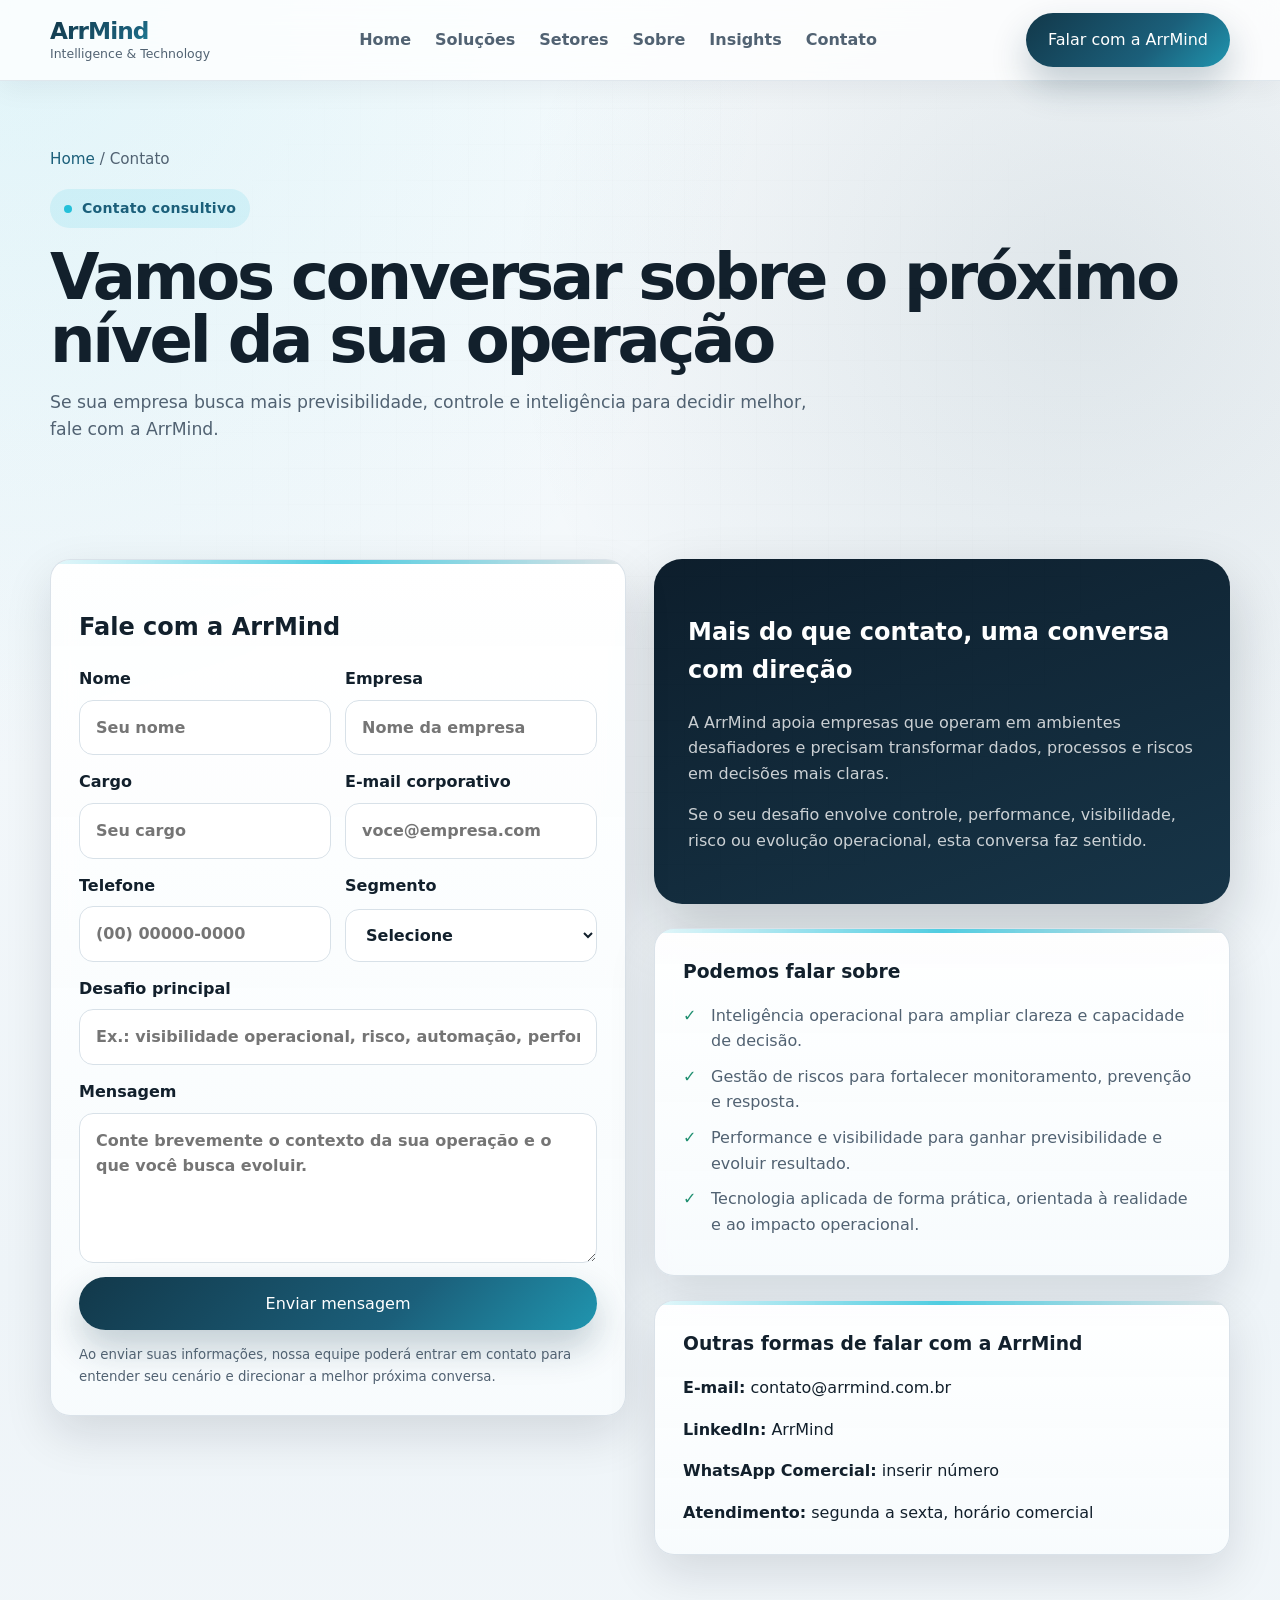
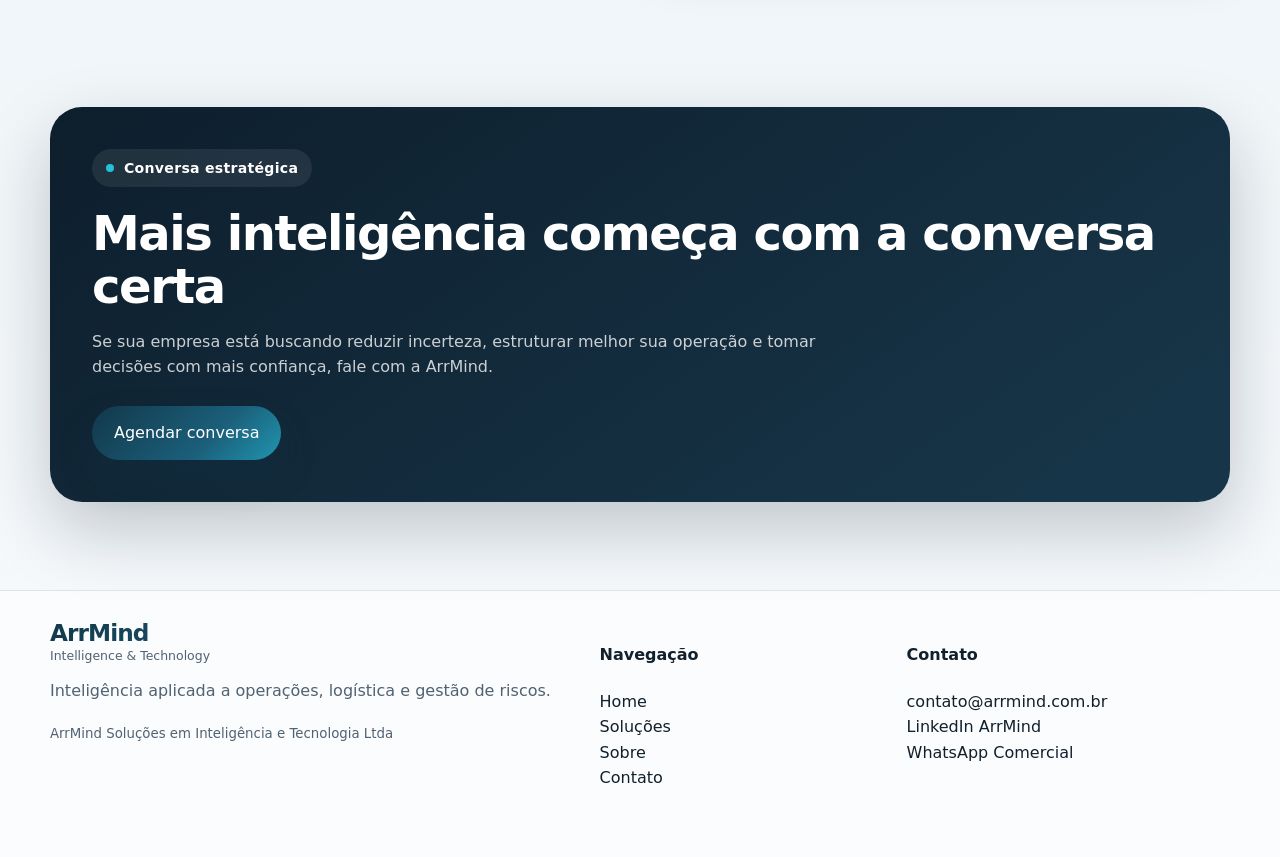
==== contato.html @ adeccf99 "Add files via upload" ====
<!DOCTYPE html>
<html lang="pt-BR">
<head>
  <meta charset="UTF-8" />
  <meta name="viewport" content="width=device-width, initial-scale=1.0" />
  <title>Contato | ArrMind</title>
  <meta name="description" content="Fale com a ArrMind e descubra como evoluir sua operação com mais inteligência, previsibilidade e controle." />
  <link rel="stylesheet" href="styles.css" />
</head>
<body>
  <header class="topbar">
    <div class="container nav">
      <a class="brand" href="index.html" aria-label="ArrMind, página inicial">
        <strong>ArrMind</strong>
        <span>Intelligence &amp; Technology</span>
      </a>
      <nav class="nav-links" aria-label="Navegação principal">
        <a href="index.html">Home</a>
        <a href="solucoes.html">Soluções</a>
        <a href="index.html#setores">Setores</a>
        <a href="sobre.html">Sobre</a>
        <a href="index.html#insights">Insights</a>
        <a href="contato.html">Contato</a>
      </nav>
      <div class="nav-actions">
        <a class="button btn-primary" href="contato.html">Falar com a ArrMind</a>
        <button class="menu-toggle" type="button" aria-label="Abrir menu" aria-expanded="false">☰</button>
      </div>
    </div>
  </header>

  <main>
    <section class="page-hero">
      <div class="container">
        <div class="breadcrumb"><a href="index.html">Home</a> / Contato</div>
        <span class="eyebrow" style="margin-top: 18px;">Contato consultivo</span>
        <h1>Vamos conversar sobre o próximo nível da sua operação</h1>
        <p class="section-subtitle">Se sua empresa busca mais previsibilidade, controle e inteligência para decidir melhor, fale com a ArrMind.</p>
      </div>
    </section>

    <section class="section-tight">
      <div class="container split">
        <div class="card form-card">
          <h2>Fale com a ArrMind</h2>
          <!-- Integração recomendada: conectar este formulário ao backend, CRM ou serviço de automação escolhido. -->
          <form action="#" method="post">
            <div class="field-grid">
              <label>Nome
                <input type="text" name="nome" placeholder="Seu nome" />
              </label>
              <label>Empresa
                <input type="text" name="empresa" placeholder="Nome da empresa" />
              </label>
            </div>
            <div class="field-grid">
              <label>Cargo
                <input type="text" name="cargo" placeholder="Seu cargo" />
              </label>
              <label>E-mail corporativo
                <input type="email" name="email" placeholder="voce@empresa.com" />
              </label>
            </div>
            <div class="field-grid">
              <label>Telefone
                <input type="tel" name="telefone" placeholder="(00) 00000-0000" />
              </label>
              <label>Segmento
                <select name="segmento">
                  <option value="">Selecione</option>
                  <option>Transporte</option>
                  <option>Logística</option>
                  <option>Supply Chain</option>
                  <option>Gestão de Riscos</option>
                  <option>Tecnologia</option>
                  <option>Outro</option>
                </select>
              </label>
            </div>
            <label>Desafio principal
              <input type="text" name="desafio" placeholder="Ex.: visibilidade operacional, risco, automação, performance" />
            </label>
            <label>Mensagem
              <textarea name="mensagem" placeholder="Conte brevemente o contexto da sua operação e o que você busca evoluir."></textarea>
            </label>
            <button class="btn-primary" type="submit">Enviar mensagem</button>
            <small class="muted">Ao enviar suas informações, nossa equipe poderá entrar em contato para entender seu cenário e direcionar a melhor próxima conversa.</small>
          </form>
        </div>

        <div class="grid">
          <article class="highlight-box">
            <h2>Mais do que contato, uma conversa com direção</h2>
            <p>A ArrMind apoia empresas que operam em ambientes desafiadores e precisam transformar dados, processos e riscos em decisões mais claras.</p>
            <p>Se o seu desafio envolve controle, performance, visibilidade, risco ou evolução operacional, esta conversa faz sentido.</p>
          </article>

          <article class="card">
            <h3>Podemos falar sobre</h3>
            <ul class="list-check">
              <li>Inteligência operacional para ampliar clareza e capacidade de decisão.</li>
              <li>Gestão de riscos para fortalecer monitoramento, prevenção e resposta.</li>
              <li>Performance e visibilidade para ganhar previsibilidade e evoluir resultado.</li>
              <li>Tecnologia aplicada de forma prática, orientada à realidade e ao impacto operacional.</li>
            </ul>
          </article>

          <article class="card">
            <h3>Outras formas de falar com a ArrMind</h3>
            <p><strong>E-mail:</strong> contato@arrmind.com.br</p>
            <p><strong>LinkedIn:</strong> ArrMind</p>
            <p><strong>WhatsApp Comercial:</strong> inserir número</p>
            <p><strong>Atendimento:</strong> segunda a sexta, horário comercial</p>
          </article>
        </div>
      </div>
    </section>

    <section class="section">
      <div class="container">
        <div class="cta-banner">
          <span class="eyebrow" style="background: rgba(255,255,255,.08); color: white;">Conversa estratégica</span>
          <h2 class="section-title" style="color: white; margin-top: 20px;">Mais inteligência começa com a conversa certa</h2>
          <p>Se sua empresa está buscando reduzir incerteza, estruturar melhor sua operação e tomar decisões com mais confiança, fale com a ArrMind.</p>
          <div class="hero-actions">
            <a class="button btn-primary" href="mailto:contato@arrmind.com.br">Agendar conversa</a>
          </div>
        </div>
      </div>
    </section>
  </main>

  <footer class="footer">
    <div class="container footer-grid">
      <div>
        <div class="brand"><strong>ArrMind</strong><span>Intelligence &amp; Technology</span></div>
        <p class="muted">Inteligência aplicada a operações, logística e gestão de riscos.</p>
        <small>ArrMind Soluções em Inteligência e Tecnologia Ltda</small>
      </div>
      <div>
        <h4>Navegação</h4>
        <p><a href="index.html">Home</a><br /><a href="solucoes.html">Soluções</a><br /><a href="sobre.html">Sobre</a><br /><a href="contato.html">Contato</a></p>
      </div>
      <div>
        <h4>Contato</h4>
        <p>contato@arrmind.com.br<br />LinkedIn ArrMind<br />WhatsApp Comercial</p>
      </div>
    </div>
  </footer>

  <script src="script.js"></script>
</body>
</html>
---- styles.css ----
:root {
  --bg: #0b1620;
  --bg-soft: #101f2c;
  --surface: #ffffff;
  --surface-soft: #f4f7fa;
  --text: #12202c;
  --text-soft: #516272;
  --line: #d8e1e8;
  --primary: #12384a;
  --primary-2: #1b5f7a;
  --accent: #24c0d9;
  --accent-soft: rgba(36, 192, 217, 0.12);
  --success: #1f8f70;
  --shadow: 0 18px 48px rgba(8, 20, 30, 0.12);
  --radius: 20px;
  --radius-sm: 12px;
  --container: 1180px;
}

* { box-sizing: border-box; }
html { scroll-behavior: smooth; }
body {
  margin: 0;
  font-family: Inter, ui-sans-serif, system-ui, -apple-system, BlinkMacSystemFont, "Segoe UI", sans-serif;
  color: var(--text);
  background:
    radial-gradient(circle at top left, rgba(36,192,217,.11), transparent 28%),
    radial-gradient(circle at 85% 12%, rgba(18,56,74,.10), transparent 24%),
    linear-gradient(180deg, #f8fbfd 0%, #eef4f8 52%, #f7fafc 100%);
  line-height: 1.6;
}
body::before {
  content: "";
  position: fixed;
  inset: 0;
  background-image: linear-gradient(rgba(18,56,74,.02) 1px, transparent 1px), linear-gradient(90deg, rgba(18,56,74,.02) 1px, transparent 1px);
  background-size: 36px 36px;
  pointer-events: none;
  mask-image: radial-gradient(circle at center, black 42%, transparent 78%);
  opacity: .4;
}
img { max-width: 100%; display: block; }
a { color: inherit; text-decoration: none; }
button, .button {
  font: inherit;
  cursor: pointer;
  border: 0;
  border-radius: 999px;
  transition: transform .18s ease, box-shadow .18s ease, background .18s ease;
}
.button:hover, button:hover { transform: translateY(-1px); }
.container {
  width: min(calc(100% - 40px), var(--container));
  margin: 0 auto;
}
.section { padding: 88px 0; }
.section-tight { padding: 64px 0; }
.eyebrow {
  display: inline-flex;
  align-items: center;
  gap: 10px;
  padding: 8px 14px;
  border-radius: 999px;
  background: var(--accent-soft);
  color: var(--primary-2);
  font-weight: 700;
  letter-spacing: .02em;
  font-size: .88rem;
}
.eyebrow::before {
  content: "";
  width: 8px;
  height: 8px;
  border-radius: 999px;
  background: var(--accent);
}
.section-title {
  font-size: clamp(2rem, 4vw, 3rem);
  line-height: 1.1;
  margin: 18px 0 14px;
  letter-spacing: -0.03em;
}
.section-subtitle {
  max-width: 760px;
  color: var(--text-soft);
  font-size: 1.08rem;
}
.grid { display: grid; gap: 24px; }
.grid-2 { grid-template-columns: repeat(2, minmax(0, 1fr)); }
.grid-3 { grid-template-columns: repeat(3, minmax(0, 1fr)); }
.card {
  position: relative;
  overflow: hidden;
  background: linear-gradient(180deg, rgba(255,255,255,.94) 0%, rgba(248,251,253,.92) 100%);
  backdrop-filter: blur(12px);
  border: 1px solid rgba(216,225,232,.95);
  border-radius: var(--radius);
  box-shadow: var(--shadow);
  padding: 28px;
  transition: transform .22s ease, box-shadow .22s ease, border-color .22s ease;
}
.card::before {
  content: "";
  position: absolute;
  left: 0;
  top: 0;
  width: 100%;
  height: 4px;
  background: linear-gradient(90deg, rgba(36,192,217,.12), rgba(36,192,217,.8), rgba(18,56,74,.14));
}
.card:hover {
  transform: translateY(-4px);
  box-shadow: 0 26px 60px rgba(8, 20, 30, 0.14);
  border-color: rgba(36,192,217,.24);
}
.card h3, .card h4 { margin-top: 0; margin-bottom: 12px; }
.card p:last-child { margin-bottom: 0; }
.topbar {
  position: sticky;
  top: 0;
  z-index: 30;
  background: rgba(255,255,255,.78);
  backdrop-filter: blur(18px);
  border-bottom: 1px solid rgba(216,225,232,.78);
  box-shadow: 0 8px 28px rgba(14, 27, 36, .05);
}
.nav {
  display: flex;
  align-items: center;
  justify-content: space-between;
  gap: 24px;
  min-height: 80px;
}
.brand {
  display: flex;
  flex-direction: column;
  line-height: 1;
}
.brand strong {
  font-size: 1.45rem;
  letter-spacing: -0.04em;
  background: linear-gradient(135deg, #12384a 0%, #1b5f7a 52%, #24c0d9 100%);
  -webkit-background-clip: text;
  background-clip: text;
  color: transparent;
}
.brand span {
  color: var(--text-soft);
  font-size: .78rem;
  margin-top: 6px;
}
.nav-links {
  display: flex;
  align-items: center;
  gap: 24px;
  color: var(--text-soft);
  font-weight: 600;
}
.nav-links a {
  position: relative;
  transition: color .18s ease;
}
.nav-links a::after {
  content: "";
  position: absolute;
  left: 0;
  bottom: -8px;
  width: 100%;
  height: 2px;
  border-radius: 999px;
  background: linear-gradient(90deg, var(--accent), var(--primary-2));
  transform: scaleX(0);
  transform-origin: left;
  transition: transform .2s ease;
}
.nav-links a:hover {
  color: var(--primary);
}
.nav-links a:hover::after {
  transform: scaleX(1);
}
.nav-actions { display: flex; align-items: center; gap: 14px; }
.menu-toggle {
  display: none;
  width: 46px;
  height: 46px;
  background: var(--surface);
  border: 1px solid var(--line);
  box-shadow: var(--shadow);
}
.btn-primary {
  background: linear-gradient(135deg, var(--primary) 0%, var(--primary-2) 62%, var(--accent) 130%);
  color: white;
  padding: 14px 22px;
  box-shadow: 0 18px 36px rgba(18, 56, 74, .24);
}
.btn-primary:hover {
  box-shadow: 0 22px 42px rgba(18, 56, 74, .3);
}
.btn-secondary {
  background: rgba(255,255,255,.9);
  color: var(--primary);
  border: 1px solid rgba(18, 56, 74, .12);
  padding: 14px 22px;
  box-shadow: 0 10px 26px rgba(15, 30, 42, .06);
}
.hero {
  padding: 78px 0 58px;
  position: relative;
  overflow: hidden;
}
.hero::before {
  content: "";
  position: absolute;
  inset: -180px auto auto -120px;
  width: 420px;
  height: 420px;
  border-radius: 50%;
  background: radial-gradient(circle, rgba(36,192,217,.18), rgba(36,192,217,0));
  pointer-events: none;
}
.hero::after {
  content: "";
  position: absolute;
  right: -130px;
  bottom: -180px;
  width: 460px;
  height: 460px;
  border-radius: 50%;
  background: radial-gradient(circle, rgba(18,56,74,.12), rgba(18,56,74,0));
  pointer-events: none;
}
.hero-layout {
  display: grid;
  grid-template-columns: 1.1fr .9fr;
  gap: 28px;
  align-items: center;
}
.hero h1 {
  font-size: clamp(2.6rem, 5vw, 4.8rem);
  line-height: .96;
  margin: 18px 0;
  letter-spacing: -0.055em;
  background: linear-gradient(135deg, #0f2634 0%, #17445a 48%, #1b5f7a 76%, #24c0d9 100%);
  -webkit-background-clip: text;
  background-clip: text;
  color: transparent;
}
.hero p {
  color: var(--text-soft);
  font-size: 1.12rem;
  max-width: 670px;
}
.hero-actions {
  display: flex;
  flex-wrap: wrap;
  gap: 14px;
  margin-top: 26px;
}
.hero-proof {
  display: flex;
  flex-wrap: wrap;
  gap: 12px;
  margin-top: 26px;
}
.hero-proof span {
  padding: 10px 14px;
  border-radius: 999px;
  background: rgba(255,255,255,.8);
  border: 1px solid rgba(216,225,232,.92);
  font-size: .92rem;
  color: var(--text-soft);
}
.dashboard {
  position: relative;
  overflow: hidden;
  background: linear-gradient(180deg, #0d1e2c 0%, #122a3b 56%, #16384c 100%);
  color: white;
  padding: 24px;
  border-radius: 28px;
  box-shadow: 0 34px 78px rgba(9, 23, 34, .30);
  border: 1px solid rgba(255,255,255,.08);
}
.dashboard::before {
  content: "";
  position: absolute;
  inset: auto -20% -36% auto;
  width: 260px;
  height: 260px;
  border-radius: 50%;
  background: radial-gradient(circle, rgba(36,192,217,.25), rgba(36,192,217,0));
}
.dashboard-header {
  display: flex;
  justify-content: space-between;
  align-items: center;
  margin-bottom: 16px;
}
.dashboard-title { font-weight: 700; font-size: 1rem; }
.dashboard-small { color: rgba(255,255,255,.68); font-size: .88rem; }
.dashboard-grid {
  display: grid;
  grid-template-columns: 1.1fr .9fr;
  gap: 14px;
}
.panel {
  border-radius: 18px;
  background: rgba(255,255,255,.05);
  border: 1px solid rgba(255,255,255,.08);
  padding: 16px;
}
.kpi {
  display: grid;
  grid-template-columns: repeat(2, minmax(0, 1fr));
  gap: 12px;
  margin-top: 14px;
}
.kpi-item {
  border-radius: 16px;
  background: rgba(255,255,255,.07);
  padding: 14px;
}
.kpi-label { font-size: .8rem; color: rgba(255,255,255,.72); }
.kpi-value { font-size: 1.5rem; font-weight: 800; margin-top: 6px; }
.lines {
  height: 180px;
  position: relative;
  border-radius: 16px;
  background: linear-gradient(180deg, rgba(255,255,255,.03), rgba(255,255,255,.01));
  overflow: hidden;
}
.lines::before, .lines::after {
  content: "";
  position: absolute;
  left: 8%; right: 8%;
  height: 2px;
  border-radius: 999px;
}
.lines::before {
  top: 38%;
  background: linear-gradient(90deg, transparent, #24c0d9 20%, #6ee7f5 55%, transparent);
  box-shadow: 0 0 22px rgba(36, 192, 217, .4);
}
.lines::after {
  top: 66%;
  background: linear-gradient(90deg, transparent, #93f2ff 25%, #24c0d9 65%, transparent);
}
.dot {
  position: absolute;
  width: 12px; height: 12px; border-radius: 50%;
  background: #93f2ff;
  box-shadow: 0 0 18px rgba(147,242,255,.8);
}
.dot.a { top: 33%; left: 26%; }
.dot.b { top: 62%; left: 56%; }
.dot.c { top: 41%; right: 18%; }
.stat-list { display: grid; gap: 10px; margin-top: 12px; }
.stat-pill {
  display: flex; justify-content: space-between; align-items: center;
  padding: 11px 12px; border-radius: 14px;
  background: rgba(255,255,255,.05);
  color: rgba(255,255,255,.86);
  font-size: .92rem;
}
.metric-up { color: #7ff2c0; }
.metric-alert { color: #ffd47b; }
.metric-info { color: #8fdfff; }
.band {
  padding: 22px 0;
  background: linear-gradient(180deg, rgba(18,56,74,.04), rgba(18,56,74,.02));
  border-top: 1px solid rgba(216,225,232,.9);
  border-bottom: 1px solid rgba(216,225,232,.9);
}
.band-grid {
  display: grid;
  grid-template-columns: repeat(4, minmax(0, 1fr));
  gap: 14px;
}
.band-item {
  padding: 18px 16px;
  border-radius: 16px;
  background: rgba(255,255,255,.7);
  border: 1px solid rgba(216,225,232,.9);
  color: var(--primary);
  font-weight: 700;
  text-align: center;
}
.list-check { list-style: none; padding: 0; margin: 16px 0 0; }
.list-check li { position: relative; padding-left: 28px; margin-bottom: 10px; color: var(--text-soft); }
.list-check li::before {
  content: "✓";
  position: absolute; left: 0; top: 0;
  color: var(--success);
  font-weight: 800;
}
.split {
  display: grid;
  grid-template-columns: 1fr 1fr;
  gap: 28px;
  align-items: start;
}
.highlight-box {
  background: linear-gradient(160deg, #0d1e2c 0%, #173548 100%);
  color: white;
  padding: 34px;
  border-radius: 28px;
  box-shadow: 0 26px 60px rgba(8,20,30,.2);
}
.highlight-box p, .highlight-box li { color: rgba(255,255,255,.78); }
.cta-banner {
  background: linear-gradient(145deg, #0d1e2c 0%, #173548 90%);
  color: white;
  border-radius: 32px;
  padding: 42px;
  box-shadow: 0 28px 70px rgba(8, 20, 30, .22);
}
.cta-banner p { color: rgba(255,255,255,.78); max-width: 760px; }
.form-card form {
  display: grid;
  gap: 14px;
}
.field-grid {
  display: grid;
  grid-template-columns: repeat(2, minmax(0, 1fr));
  gap: 14px;
}
label {
  display: grid;
  gap: 8px;
  font-weight: 600;
  color: var(--text);
}
input, select, textarea {
  width: 100%;
  border: 1px solid var(--line);
  border-radius: 14px;
  padding: 14px 16px;
  font: inherit;
  color: var(--text);
  background: white;
}
textarea { min-height: 150px; resize: vertical; }
input:focus, select:focus, textarea:focus {
  outline: 2px solid rgba(36,192,217,.18);
  border-color: var(--accent);
}
.footer {
  padding: 30px 0 50px;
  border-top: 1px solid rgba(216,225,232,.9);
  background: rgba(255,255,255,.52);
}
.footer-grid {
  display: grid;
  grid-template-columns: 1.3fr .7fr .8fr;
  gap: 24px;
}
.footer small, .muted { color: var(--text-soft); }
.page-hero {
  padding: 66px 0 34px;
}
.page-hero h1 {
  font-size: clamp(2.4rem, 5vw, 4.2rem);
  line-height: .98;
  margin: 18px 0 14px;
  letter-spacing: -0.05em;
}
.breadcrumb {
  color: var(--text-soft);
  font-size: .95rem;
}
.breadcrumb a { color: var(--primary-2); }
.anchor-target { scroll-margin-top: 100px; }
.trust-panel {
  position: relative;
  overflow: hidden;
  background: linear-gradient(145deg, rgba(255,255,255,.95) 0%, rgba(241,248,251,.92) 100%);
  border: 1px solid rgba(216,225,232,.92);
  border-radius: 30px;
  padding: 34px;
  box-shadow: 0 24px 58px rgba(8,20,30,.1);
}
.trust-panel::before {
  content: "";
  position: absolute;
  right: -80px;
  top: -80px;
  width: 220px;
  height: 220px;
  border-radius: 50%;
  background: radial-gradient(circle, rgba(36,192,217,.18), rgba(36,192,217,0));
}
.connection-grid {
  display: grid;
  grid-template-columns: repeat(3, minmax(0, 1fr));
  gap: 20px;
  margin-top: 28px;
}
.connection-card {
  position: relative;
  padding: 28px;
  border-radius: 24px;
  background: linear-gradient(180deg, rgba(255,255,255,.92) 0%, rgba(246,250,252,.9) 100%);
  border: 1px solid rgba(216,225,232,.94);
  box-shadow: 0 20px 46px rgba(8,20,30,.08);
}
.connection-card .icon {
  width: 54px;
  height: 54px;
  display: grid;
  place-items: center;
  margin-bottom: 16px;
  border-radius: 18px;
  font-weight: 800;
  color: var(--primary);
  background: linear-gradient(135deg, rgba(36,192,217,.18), rgba(18,56,74,.08));
}
.connection-card h3 { margin: 0 0 10px; }
.connection-card p { color: var(--text-soft); margin: 0; }
.glow-line {
  height: 1px;
  width: 100%;
  margin: 34px 0 0;
  background: linear-gradient(90deg, transparent, rgba(36,192,217,.8), rgba(18,56,74,.4), transparent);
}
@media (max-width: 1024px) {
  .hero-layout, .split, .grid-3, .footer-grid, .band-grid, .grid-2, .field-grid, .dashboard-grid, .connection-grid {
    grid-template-columns: 1fr;
  }
}
@media (max-width: 860px) {
  .nav { min-height: 74px; }
  .menu-toggle { display: inline-flex; align-items: center; justify-content: center; }
  .nav-links {
    position: absolute;
    top: 76px;
    left: 20px;
    right: 20px;
    display: none;
    flex-direction: column;
    align-items: flex-start;
    padding: 18px;
    background: rgba(255,255,255,.96);
    border: 1px solid rgba(216,225,232,.95);
    border-radius: 18px;
    box-shadow: var(--shadow);
  }
  .nav-links.open { display: flex; }
  .nav-actions .btn-primary { display: none; }
}
@media (max-width: 640px) {
  .section { padding: 72px 0; }
  .card, .highlight-box, .cta-banner, .dashboard { padding: 22px; }
  .container { width: min(calc(100% - 28px), var(--container)); }
  .hero h1, .page-hero h1 { letter-spacing: -0.04em; }
  .hero-actions .button, .hero-actions button, .btn-secondary, .btn-primary { width: 100%; text-align: center; justify-content: center; }
}

/* Landing page */
.landing-hero {
  padding: 72px 0 36px;
  position: relative;
  overflow: hidden;
}
.landing-hero::before {
  content: "";
  position: absolute;
  right: -120px;
  top: -110px;
  width: 420px;
  height: 420px;
  border-radius: 50%;
  background: radial-gradient(circle, rgba(36,192,217,.18), rgba(36,192,217,0));
}
.hero-badge-row {
  display: flex;
  flex-wrap: wrap;
  gap: 10px;
  margin-top: 18px;
}
.hero-badge-row span {
  padding: 9px 13px;
  border-radius: 999px;
  background: rgba(255,255,255,.78);
  border: 1px solid rgba(216,225,232,.92);
  color: var(--text-soft);
  font-size: .92rem;
}
.sticky-cta {
  position: sticky;
  top: 96px;
}
.kicker {
  font-size: .95rem;
  font-weight: 700;
  letter-spacing: .04em;
  color: var(--primary-2);
  text-transform: uppercase;
}
.offer-card {
  background: linear-gradient(160deg, #ffffff 0%, #f7fbfd 100%);
  border: 1px solid rgba(216,225,232,.96);
  box-shadow: var(--shadow);
  border-radius: 28px;
  padding: 30px;
}
.offer-card h3 { margin-top: 0; }
.mini-proof {
  display: grid;
  grid-template-columns: repeat(3, minmax(0, 1fr));
  gap: 12px;
  margin-top: 18px;
}
.mini-proof .proof-item {
  background: rgba(18,56,74,.04);
  border: 1px solid rgba(216,225,232,.92);
  border-radius: 16px;
  padding: 14px;
  text-align: center;
}
.proof-item strong {
  display: block;
  font-size: 1.1rem;
  color: var(--primary);
}
.number-list {
  counter-reset: item;
  display: grid;
  gap: 16px;
  margin-top: 24px;
}
.number-item {
  display: grid;
  grid-template-columns: 54px 1fr;
  gap: 16px;
  align-items: start;
  padding: 18px;
  border-radius: 18px;
  background: rgba(255,255,255,.78);
  border: 1px solid rgba(216,225,232,.92);
}
.number-item::before {
  counter-increment: item;
  content: counter(item, decimal-leading-zero);
  display: grid;
  place-items: center;
  width: 54px;
  height: 54px;
  border-radius: 16px;
  background: linear-gradient(135deg, var(--primary) 0%, var(--primary-2) 100%);
  color: white;
  font-weight: 800;
}
.comparison {
  display: grid;
  grid-template-columns: 1fr 1fr;
  gap: 20px;
}
.comparison .card { height: 100%; }
.comparison h3 { margin-bottom: 8px; }
.faq-item {
  border-top: 1px solid rgba(216,225,232,.92);
  padding: 20px 0;
}
.faq-item:first-child { border-top: 0; }
.faq-item h3 {
  margin: 0 0 8px;
  font-size: 1.06rem;
}
.form-note {
  margin-top: 12px;
  color: var(--text-soft);
  font-size: .92rem;
}
.inline-cta {
  display: flex;
  flex-wrap: wrap;
  gap: 12px;
  margin-top: 22px;
}
@media (max-width: 1024px) {
  .mini-proof, .comparison { grid-template-columns: 1fr; }
  .sticky-cta { position: static; }
}
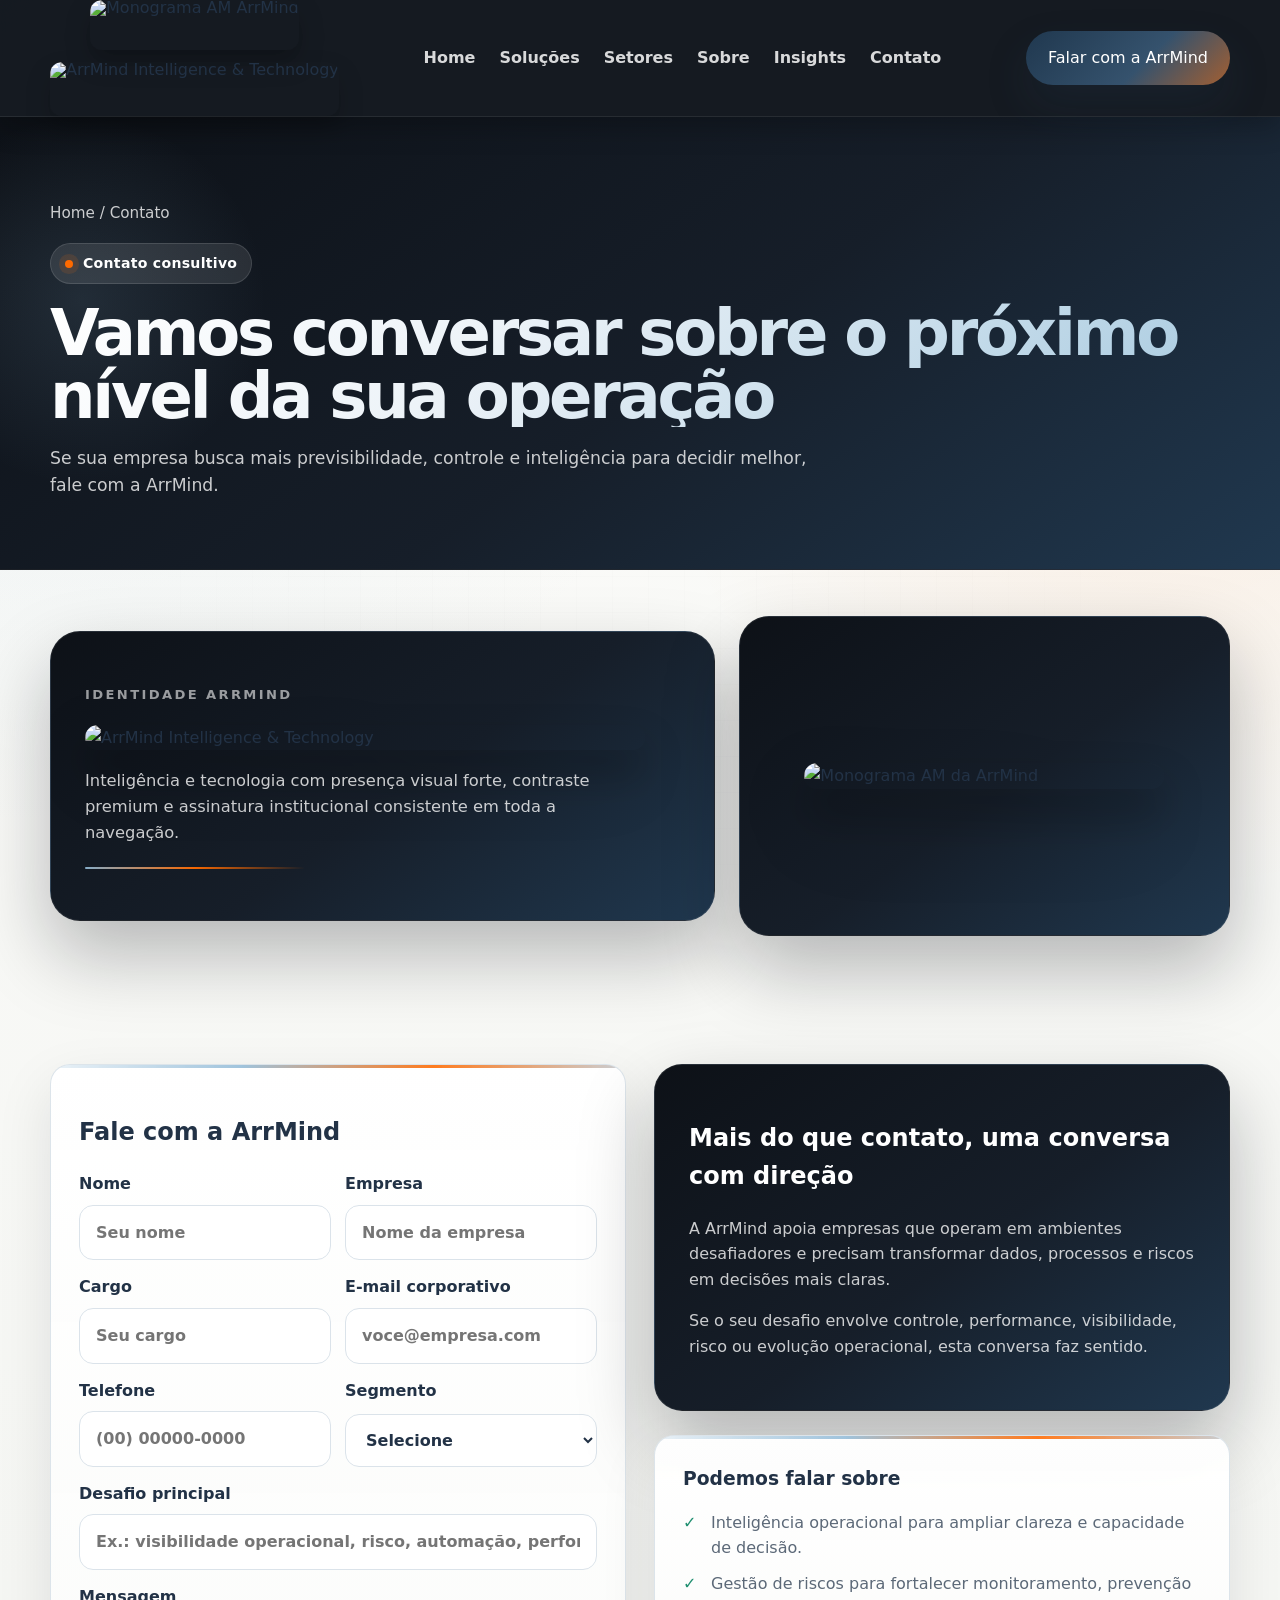
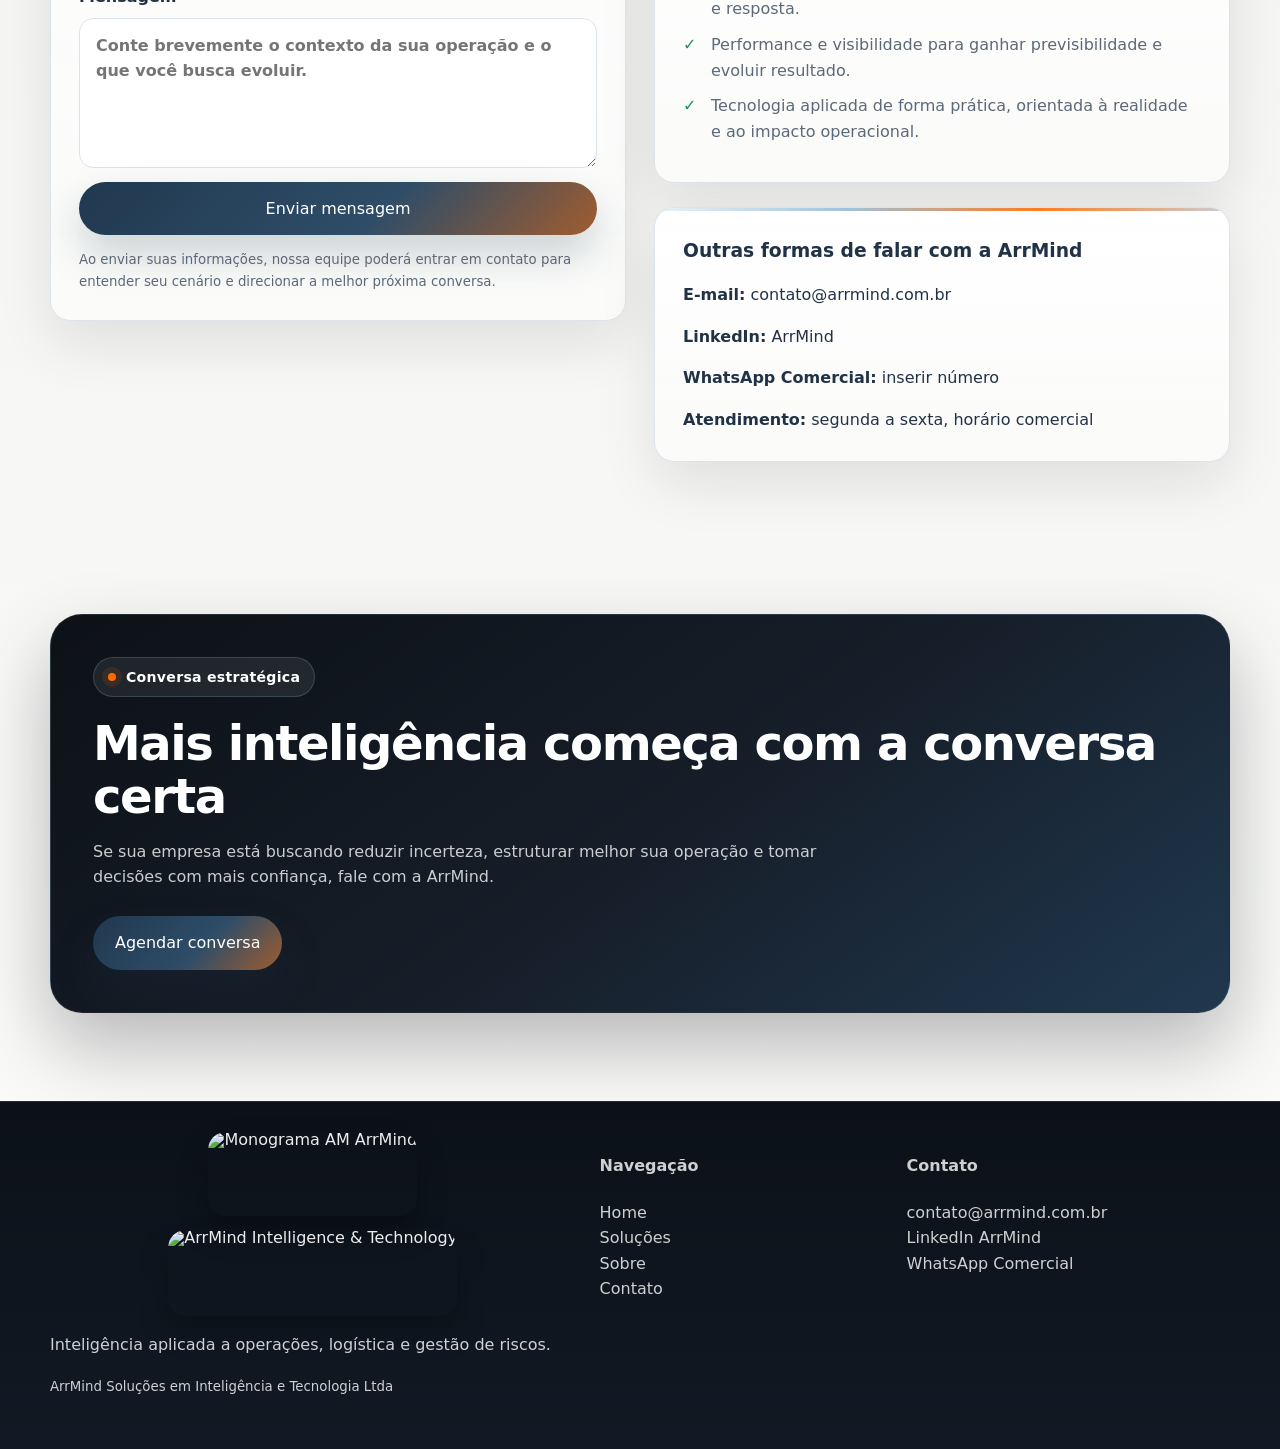
==== commit e7c4761c: "Add files via upload" ====
--- a/contato.html
+++ b/contato.html
@@ -10,9 +10,9 @@
 <body>
   <header class="topbar">
     <div class="container nav">
-      <a class="brand" href="index.html" aria-label="ArrMind, página inicial">
-        <strong>ArrMind</strong>
-        <span>Intelligence &amp; Technology</span>
+      <a class="brand brand-header" href="index.html" aria-label="ArrMind, página inicial">
+        <img class="brand-monogram-header" src="assets/monograma-arrmind-dark.png" alt="Monograma AM ArrMind" />
+        <img class="brand-wordmark-header" src="assets/logo-arrmind-dark.png" alt="ArrMind Intelligence &amp; Technology" />
       </a>
       <nav class="nav-links" aria-label="Navegação principal">
         <a href="index.html">Home</a>
@@ -36,6 +36,22 @@
         <span class="eyebrow" style="margin-top: 18px;">Contato consultivo</span>
         <h1>Vamos conversar sobre o próximo nível da sua operação</h1>
         <p class="section-subtitle">Se sua empresa busca mais previsibilidade, controle e inteligência para decidir melhor, fale com a ArrMind.</p>
+      </div>
+
+    </section>
+
+
+        <section class="section-tight brand-presence">
+      <div class="container brand-presence-grid">
+        <div class="brand-stage">
+          <div class="brand-stage-label">Identidade ArrMind</div>
+          <img class="brand-stage-wordmark" src="assets/logo-arrmind-dark.png" alt="ArrMind Intelligence &amp; Technology" />
+          <p class="brand-stage-text">Inteligência e tecnologia com presença visual forte, contraste premium e assinatura institucional consistente em toda a navegação.</p>
+          <div class="brand-stage-line"></div>
+        </div>
+        <div class="brand-mark-card">
+          <img class="brand-mark-monogram" src="assets/monograma-arrmind-dark.png" alt="Monograma AM da ArrMind" />
+        </div>
       </div>
     </section>
 
@@ -133,7 +149,10 @@
   <footer class="footer">
     <div class="container footer-grid">
       <div>
-        <div class="brand"><strong>ArrMind</strong><span>Intelligence &amp; Technology</span></div>
+        <div class="brand brand-footer-lockup">
+          <img class="brand-monogram-footer" src="assets/monograma-arrmind-dark.png" alt="Monograma AM ArrMind" />
+          <img class="brand-wordmark-footer" src="assets/logo-arrmind-dark.png" alt="ArrMind Intelligence &amp; Technology" />
+        </div>
         <p class="muted">Inteligência aplicada a operações, logística e gestão de riscos.</p>
         <small>ArrMind Soluções em Inteligência e Tecnologia Ltda</small>
       </div>
--- a/styles.css
+++ b/styles.css
@@ -681,3 +681,792 @@
   .mini-proof, .comparison { grid-template-columns: 1fr; }
   .sticky-cta { position: static; }
 }
+
+
+/* ===== ArrMind brand refresh ===== */
+:root {
+  --bg: #12171f;
+  --bg-soft: #1a2430;
+  --surface: #ffffff;
+  --surface-soft: #f7f8f6;
+  --text: #223246;
+  --text-soft: #5c6978;
+  --line: #dbe3ea;
+  --primary: #20384f;
+  --primary-2: #37536d;
+  --accent: #ff6a00;
+  --accent-alt: #8fb9d6;
+  --accent-soft: rgba(143,185,214,.14);
+  --shadow: 0 22px 56px rgba(18, 23, 31, 0.10);
+}
+
+body {
+  background:
+    radial-gradient(circle at top left, rgba(143,185,214,.18), transparent 25%),
+    radial-gradient(circle at 92% 12%, rgba(255,106,0,.09), transparent 18%),
+    linear-gradient(180deg, #fcfcfa 0%, #f5f6f3 52%, #fbfbf9 100%);
+}
+
+body::before {
+  background-image:
+    linear-gradient(rgba(32,56,79,.025) 1px, transparent 1px),
+    linear-gradient(90deg, rgba(32,56,79,.025) 1px, transparent 1px);
+  mask-image: radial-gradient(circle at center, black 38%, transparent 80%);
+}
+
+.topbar {
+  background: rgba(255,255,255,.84);
+  border-bottom: 1px solid rgba(219,227,234,.88);
+  box-shadow: 0 10px 34px rgba(18, 23, 31, .05);
+}
+
+.brand-logo-wrap {
+  display: flex;
+  align-items: center;
+}
+
+.brand-logo {
+  width: clamp(180px, 18vw, 260px);
+  height: auto;
+}
+
+.brand-footer .brand-logo-footer {
+  width: min(260px, 100%);
+}
+
+.nav-links {
+  color: #4a5968;
+}
+
+.nav-links a::after,
+.glow-line {
+  background: linear-gradient(90deg, var(--accent-alt), var(--accent), var(--primary));
+}
+
+.eyebrow {
+  background: linear-gradient(135deg, rgba(143,185,214,.18), rgba(255,255,255,.9));
+  color: var(--primary);
+  border: 1px solid rgba(143,185,214,.22);
+}
+
+.eyebrow::before {
+  background: var(--accent);
+  box-shadow: 0 0 0 6px rgba(255,106,0,.10);
+}
+
+.hero h1,
+.section-title,
+.page-hero h1 {
+  background: linear-gradient(135deg, #172636 0%, #20384f 46%, #37536d 78%, #8fb9d6 100%);
+  -webkit-background-clip: text;
+  background-clip: text;
+  color: transparent;
+}
+
+.btn-primary {
+  background: linear-gradient(135deg, #20384f 0%, #2f4d68 58%, #ff6a00 135%);
+  box-shadow: 0 20px 42px rgba(32, 56, 79, .22);
+}
+
+.btn-primary:hover {
+  box-shadow: 0 22px 46px rgba(32, 56, 79, .28);
+}
+
+.btn-secondary {
+  color: var(--primary);
+  border-color: rgba(32,56,79,.12);
+}
+
+.card,
+.offer-card,
+.number-item,
+.band-item {
+  background: linear-gradient(180deg, rgba(255,255,255,.96) 0%, rgba(250,251,249,.94) 100%);
+  border-color: rgba(219,227,234,.96);
+}
+
+.card::before {
+  height: 3px;
+  background: linear-gradient(90deg, rgba(143,185,214,.18), rgba(143,185,214,.85), rgba(255,106,0,.88), rgba(32,56,79,.24));
+}
+
+.card:hover,
+.offer-card:hover {
+  border-color: rgba(143,185,214,.34);
+}
+
+.hero-proof span,
+.hero-badge-row span,
+.stat-pill,
+.mini-proof .proof-item {
+  background: rgba(255,255,255,.82);
+  border-color: rgba(219,227,234,.94);
+}
+
+.dashboard,
+.highlight-box,
+.cta-banner {
+  background: linear-gradient(155deg, #171b22 0%, #1d2733 44%, #20384f 100%);
+  border: 1px solid rgba(255,255,255,.08);
+  box-shadow: 0 34px 72px rgba(18, 23, 31, .24);
+}
+
+.dashboard::before,
+.landing-hero::before,
+.hero::before,
+.trust-panel::before {
+  background: radial-gradient(circle, rgba(143,185,214,.24), rgba(143,185,214,0));
+}
+
+.hero::after {
+  background: radial-gradient(circle, rgba(255,106,0,.14), rgba(255,106,0,0));
+}
+
+.panel,
+.kpi-item {
+  background: rgba(255,255,255,.06);
+}
+
+.lines::before {
+  background: linear-gradient(90deg, transparent, #8fb9d6 22%, #ff6a00 56%, transparent);
+  box-shadow: 0 0 22px rgba(143,185,214,.32);
+}
+
+.lines::after {
+  background: linear-gradient(90deg, transparent, #ffb07a 24%, #8fb9d6 62%, transparent);
+}
+
+.dot,
+.metric-info {
+  background: #8fb9d6;
+  color: #8fdfff;
+}
+
+.metric-up {
+  color: #91f0c7;
+}
+
+.metric-alert {
+  color: #ffd2a6;
+}
+
+.band {
+  background: linear-gradient(180deg, rgba(32,56,79,.045), rgba(32,56,79,.02));
+}
+
+.band-item {
+  color: var(--primary);
+}
+
+.kicker,
+.breadcrumb a {
+  color: var(--accent);
+}
+
+.number-item::before,
+.connection-card .icon {
+  background: linear-gradient(135deg, rgba(32,56,79,.96), rgba(255,106,0,.92));
+  color: #fff;
+}
+
+.connection-card .icon {
+  box-shadow: 0 16px 28px rgba(32,56,79,.14);
+}
+
+.trust-panel {
+  background: linear-gradient(145deg, rgba(255,255,255,.97) 0%, rgba(247,248,246,.95) 100%);
+}
+
+.footer {
+  background: linear-gradient(180deg, #151a22 0%, #192230 100%);
+  border-top: 1px solid rgba(255,255,255,.08);
+  color: rgba(255,255,255,.92);
+}
+
+.footer h4,
+.footer a,
+.footer small,
+.footer .muted,
+.footer p {
+  color: rgba(255,255,255,.78);
+}
+
+.footer .brand-footer {
+  display: inline-flex;
+  padding: 14px 18px;
+  border-radius: 18px;
+  background: rgba(255,255,255,.95);
+  border: 1px solid rgba(255,255,255,.08);
+  box-shadow: 0 18px 34px rgba(0,0,0,.14);
+  margin-bottom: 14px;
+}
+
+.footer a:hover {
+  color: #ffffff;
+}
+
+@media (max-width: 860px) {
+  .brand-logo {
+    width: 185px;
+  }
+
+  .nav-links {
+    background: rgba(255,255,255,.98);
+  }
+}
+
+@media (max-width: 640px) {
+  .brand-logo {
+    width: 170px;
+  }
+
+  .footer .brand-footer {
+    padding: 12px 14px;
+  }
+}
+
+
+/* ===== ArrMind visual upgrade v2 ===== */
+.hero,
+.page-hero,
+.landing-hero {
+  position: relative;
+  overflow: hidden;
+  background: linear-gradient(145deg, #10161e 0%, #162230 52%, #20384f 100%);
+  border-bottom: 1px solid rgba(255,255,255,.06);
+}
+
+.hero::before,
+.page-hero::before,
+.landing-hero::before {
+  content: "";
+  position: absolute;
+  inset: auto -6% -18% auto;
+  width: 520px;
+  height: 520px;
+  border-radius: 50%;
+  background: radial-gradient(circle, rgba(255,106,0,.16), rgba(255,106,0,0) 60%);
+  pointer-events: none;
+}
+
+.hero::after,
+.page-hero::after,
+.landing-hero::after {
+  content: "";
+  position: absolute;
+  left: -8%;
+  top: -12%;
+  width: 420px;
+  height: 420px;
+  border-radius: 50%;
+  background: radial-gradient(circle, rgba(143,185,214,.18), rgba(143,185,214,0) 62%);
+  pointer-events: none;
+}
+
+.hero h1,
+.page-hero h1,
+.landing-hero .section-title {
+  background: linear-gradient(135deg, #ffffff 0%, #edf3f8 36%, #a6c9df 100%);
+  -webkit-background-clip: text;
+  background-clip: text;
+  color: transparent;
+}
+
+.hero p,
+.page-hero .section-subtitle,
+.landing-hero .section-subtitle,
+.page-hero .breadcrumb,
+.page-hero .breadcrumb a,
+.landing-hero .form-note,
+.hero .hero-proof span,
+.landing-hero .hero-badge-row span {
+  color: rgba(255,255,255,.78);
+}
+
+.hero .eyebrow,
+.page-hero .eyebrow,
+.landing-hero .eyebrow {
+  background: rgba(255,255,255,.10);
+  color: #ffffff;
+  border: 1px solid rgba(255,255,255,.12);
+}
+
+.hero .eyebrow::before,
+.page-hero .eyebrow::before,
+.landing-hero .eyebrow::before {
+  background: var(--accent);
+  box-shadow: 0 0 0 6px rgba(255,106,0,.12);
+}
+
+.hero-proof span,
+.landing-hero .hero-badge-row span {
+  background: rgba(255,255,255,.06);
+  border: 1px solid rgba(255,255,255,.10);
+}
+
+.page-hero {
+  padding: 84px 0 52px;
+}
+
+.landing-hero {
+  padding: 82px 0 44px;
+}
+
+.brand-presence {
+  position: relative;
+  z-index: 2;
+  margin-top: -18px;
+}
+
+.brand-presence-grid {
+  display: grid;
+  grid-template-columns: 1.15fr .85fr;
+  gap: 24px;
+  align-items: stretch;
+}
+
+.brand-stage,
+.brand-mark-card {
+  position: relative;
+  overflow: hidden;
+  border-radius: 30px;
+  border: 1px solid rgba(255,255,255,.08);
+  background: linear-gradient(150deg, #12181f 0%, #182430 48%, #20384f 100%);
+  box-shadow: 0 34px 74px rgba(18,23,31,.22);
+}
+
+.brand-stage {
+  padding: 34px;
+  min-height: 290px;
+  display: flex;
+  flex-direction: column;
+  justify-content: center;
+}
+
+.brand-stage::after,
+.brand-mark-card::after,
+.highlight-box::after,
+.cta-banner::after,
+.dashboard::after,
+.footer::before {
+  content: "";
+  position: absolute;
+  inset: auto -6% -12% auto;
+  width: 280px;
+  height: 280px;
+  background: url('assets/monograma-arrmind-am.png') center/contain no-repeat;
+  opacity: .07;
+  pointer-events: none;
+}
+
+.highlight-box,
+.cta-banner,
+.dashboard,
+.footer {
+  position: relative;
+  overflow: hidden;
+}
+
+.brand-stage-label {
+  font-size: .82rem;
+  font-weight: 800;
+  letter-spacing: .18em;
+  text-transform: uppercase;
+  color: rgba(255,255,255,.58);
+  margin-bottom: 20px;
+}
+
+.brand-stage-wordmark {
+  width: min(100%, 500px);
+  height: auto;
+  filter: drop-shadow(0 12px 28px rgba(0,0,0,.24));
+}
+
+.brand-stage-text {
+  margin: 18px 0 0;
+  max-width: 520px;
+  color: rgba(255,255,255,.78);
+  font-size: 1.02rem;
+}
+
+.brand-stage-line {
+  margin-top: 20px;
+  height: 2px;
+  width: min(220px, 100%);
+  border-radius: 999px;
+  background: linear-gradient(90deg, rgba(143,185,214,.92), rgba(255,106,0,.96), rgba(255,255,255,0));
+}
+
+.brand-mark-card {
+  min-height: 290px;
+  display: grid;
+  place-items: center;
+  padding: 22px;
+}
+
+.brand-mark-monogram {
+  width: min(100%, 400px);
+  height: auto;
+  filter: drop-shadow(0 20px 38px rgba(0,0,0,.22));
+}
+
+.brand-logo-wrap {
+  position: relative;
+  z-index: 2;
+}
+
+.brand-logo {
+  width: clamp(190px, 19vw, 270px);
+  filter: drop-shadow(0 8px 16px rgba(0,0,0,.10));
+}
+
+.dashboard,
+.highlight-box,
+.cta-banner,
+.brand-stage,
+.brand-mark-card {
+  border-color: rgba(255,255,255,.08);
+}
+
+.dashboard-header,
+.dashboard-grid,
+.panel,
+.kpi,
+.stat-list,
+.highlight-box > *,
+.cta-banner > *,
+.brand-stage > * {
+  position: relative;
+  z-index: 1;
+}
+
+.offer-card {
+  position: relative;
+  overflow: hidden;
+  background: linear-gradient(180deg, rgba(255,255,255,.97) 0%, rgba(248,249,247,.95) 100%);
+}
+
+.offer-card::after {
+  content: "";
+  position: absolute;
+  right: -32px;
+  bottom: -36px;
+  width: 170px;
+  height: 170px;
+  background: url('assets/monograma-arrmind-am.png') center/contain no-repeat;
+  opacity: .06;
+  pointer-events: none;
+}
+
+.footer::before {
+  opacity: .05;
+}
+
+@media (max-width: 1024px) {
+  .brand-presence-grid {
+    grid-template-columns: 1fr;
+  }
+}
+
+@media (max-width: 640px) {
+  .brand-stage,
+  .brand-mark-card {
+    min-height: 220px;
+    padding: 24px;
+  }
+}
+
+
+/* ===== ArrMind visual polish v3 ===== */
+.hero .container,
+.page-hero .container,
+.landing-hero .container {
+  position: relative;
+  z-index: 1;
+}
+
+.hero::before,
+.page-hero::before,
+.landing-hero::before {
+  inset: -6% auto auto -10%;
+  width: 420px;
+  height: 420px;
+  border-radius: 50%;
+  background: radial-gradient(circle, rgba(143,185,214,.16), rgba(143,185,214,0) 62%);
+}
+
+.hero::after,
+.page-hero::after,
+.landing-hero::after {
+  left: auto;
+  top: 18px;
+  right: -34px;
+  width: 430px;
+  height: 430px;
+  border-radius: 0;
+  background: url('assets/monograma-arrmind-am.png') center/contain no-repeat;
+  opacity: .095;
+  filter: drop-shadow(0 24px 42px rgba(0,0,0,.18));
+  transform: rotate(-7deg);
+}
+
+.brand-stage,
+.brand-mark-card,
+.dashboard,
+.highlight-box,
+.cta-banner {
+  box-shadow: 0 34px 74px rgba(10, 14, 22, .28);
+}
+
+.brand-stage-wordmark,
+.brand-logo,
+.brand-mark-monogram {
+  image-rendering: auto;
+}
+
+@media (max-width: 1024px) {
+  .hero::after,
+  .page-hero::after,
+  .landing-hero::after {
+    width: 320px;
+    height: 320px;
+    right: -40px;
+    top: 40px;
+    opacity: .08;
+  }
+}
+
+@media (max-width: 640px) {
+  .hero::after,
+  .page-hero::after,
+  .landing-hero::after {
+    width: 240px;
+    height: 240px;
+    right: -56px;
+    top: 62px;
+    opacity: .06;
+  }
+}
+
+
+/* ===== ArrMind dark brand header/footer v4 ===== */
+.topbar {
+  position: sticky;
+  top: 0;
+  z-index: 60;
+  background: rgba(12, 17, 24, .96);
+  backdrop-filter: blur(14px);
+  border-bottom: 1px solid rgba(255,255,255,.08);
+  box-shadow: 0 10px 26px rgba(0,0,0,.24);
+}
+
+.nav {
+  min-height: 90px;
+}
+
+.brand-header {
+  display: flex;
+  align-items: center;
+  gap: 12px;
+  min-width: 0;
+}
+
+.brand-monogram-header,
+.brand-wordmark-header,
+.brand-monogram-footer,
+.brand-wordmark-footer,
+.brand-stage-wordmark,
+.brand-mark-monogram {
+  display: block;
+  width: auto;
+  height: auto;
+  object-fit: contain;
+}
+
+.brand-monogram-header {
+  height: 50px;
+  border-radius: 12px;
+  box-shadow: 0 12px 24px rgba(0,0,0,.26);
+  flex: 0 0 auto;
+}
+
+.brand-wordmark-header {
+  height: 54px;
+  border-radius: 12px;
+  box-shadow: 0 12px 24px rgba(0,0,0,.22);
+  max-width: min(42vw, 360px);
+}
+
+.nav-links {
+  color: rgba(255,255,255,.84);
+}
+
+.nav-links a:hover {
+  color: #ffffff;
+}
+
+.nav-links a::after {
+  background: linear-gradient(90deg, #8fb9d6, #ff6a00, #ffffff);
+}
+
+.menu-toggle {
+  background: rgba(255,255,255,.06);
+  color: #fff;
+  border: 1px solid rgba(255,255,255,.10);
+  box-shadow: none;
+}
+
+.nav-actions .btn-primary {
+  background: linear-gradient(135deg, #20384f 0%, #35526d 58%, #ff6a00 135%);
+  color: #fff;
+}
+
+.footer {
+  background: linear-gradient(180deg, #0c1118 0%, #111924 100%);
+}
+
+.brand-footer-lockup {
+  display: flex;
+  align-items: center;
+  gap: 14px;
+  flex-wrap: wrap;
+}
+
+.brand-monogram-footer {
+  height: 84px;
+  border-radius: 18px;
+  box-shadow: 0 16px 30px rgba(0,0,0,.26);
+}
+
+.brand-wordmark-footer {
+  height: 86px;
+  border-radius: 18px;
+  box-shadow: 0 16px 30px rgba(0,0,0,.24);
+  max-width: min(100%, 420px);
+}
+
+.brand-stage,
+.brand-mark-card,
+.dashboard,
+.highlight-box,
+.cta-banner,
+.offer-card {
+  overflow: hidden;
+}
+
+.brand-stage::after,
+.brand-mark-card::after,
+.highlight-box::after,
+.cta-banner::after,
+.dashboard::after,
+.offer-card::after,
+.footer::before,
+.hero::after,
+.page-hero::after,
+.landing-hero::after {
+  content: none !important;
+}
+
+.brand-stage {
+  align-items: flex-start;
+}
+
+.brand-stage-wordmark {
+  width: min(100%, 560px);
+  border-radius: 20px;
+  box-shadow: 0 22px 40px rgba(0,0,0,.28);
+}
+
+.brand-mark-monogram {
+  width: min(100%, 360px);
+  border-radius: 26px;
+  box-shadow: 0 24px 44px rgba(0,0,0,.28);
+}
+
+.hero,
+.page-hero,
+.landing-hero,
+.brand-stage,
+.brand-mark-card,
+.dashboard,
+.highlight-box,
+.cta-banner {
+  background: linear-gradient(145deg, #0d1117 0%, #161e29 54%, #20384f 100%);
+}
+
+.hero-proof span,
+.landing-hero .hero-badge-row span {
+  background: rgba(255,255,255,.07);
+  border: 1px solid rgba(255,255,255,.10);
+}
+
+.brand-presence-grid {
+  align-items: center;
+}
+
+.brand-mark-card {
+  min-height: 320px;
+}
+
+.hero::before,
+.page-hero::before,
+.landing-hero::before {
+  background: radial-gradient(circle, rgba(143,185,214,.14), rgba(143,185,214,0) 62%);
+}
+
+.footer h4,
+.footer a,
+.footer small,
+.footer .muted,
+.footer p {
+  color: rgba(255,255,255,.80);
+}
+
+@media (max-width: 1024px) {
+  .brand-header {
+    gap: 10px;
+  }
+
+  .brand-monogram-header {
+    height: 42px;
+  }
+
+  .brand-wordmark-header {
+    height: 46px;
+    max-width: 280px;
+  }
+}
+
+@media (max-width: 860px) {
+  .nav {
+    min-height: 82px;
+  }
+
+  .nav-links {
+    background: rgba(12,17,24,.98);
+    border: 1px solid rgba(255,255,255,.08);
+  }
+
+  .brand-wordmark-header {
+    max-width: 220px;
+  }
+}
+
+@media (max-width: 640px) {
+  .brand-monogram-header {
+    height: 36px;
+  }
+
+  .brand-wordmark-header {
+    height: 40px;
+    max-width: 180px;
+  }
+
+  .brand-monogram-footer {
+    height: 64px;
+  }
+
+  .brand-wordmark-footer {
+    height: 66px;
+  }
+}
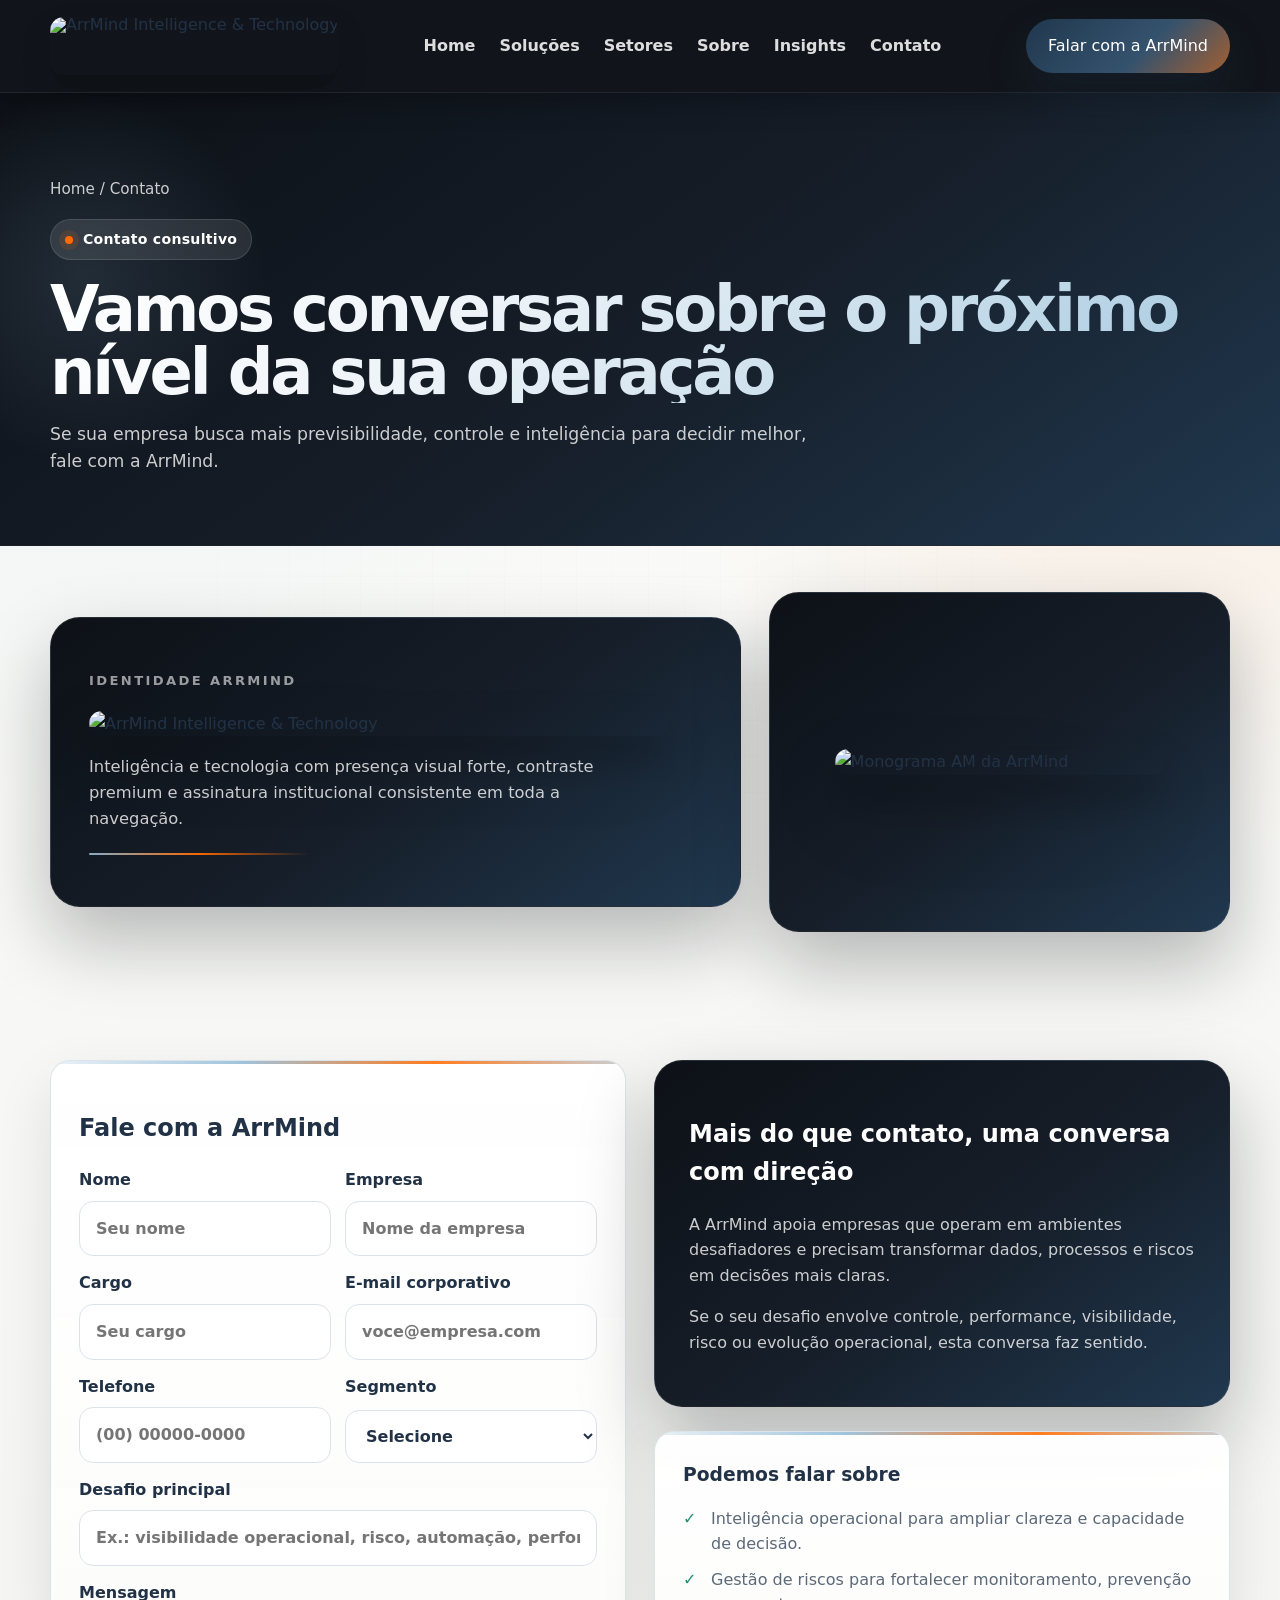
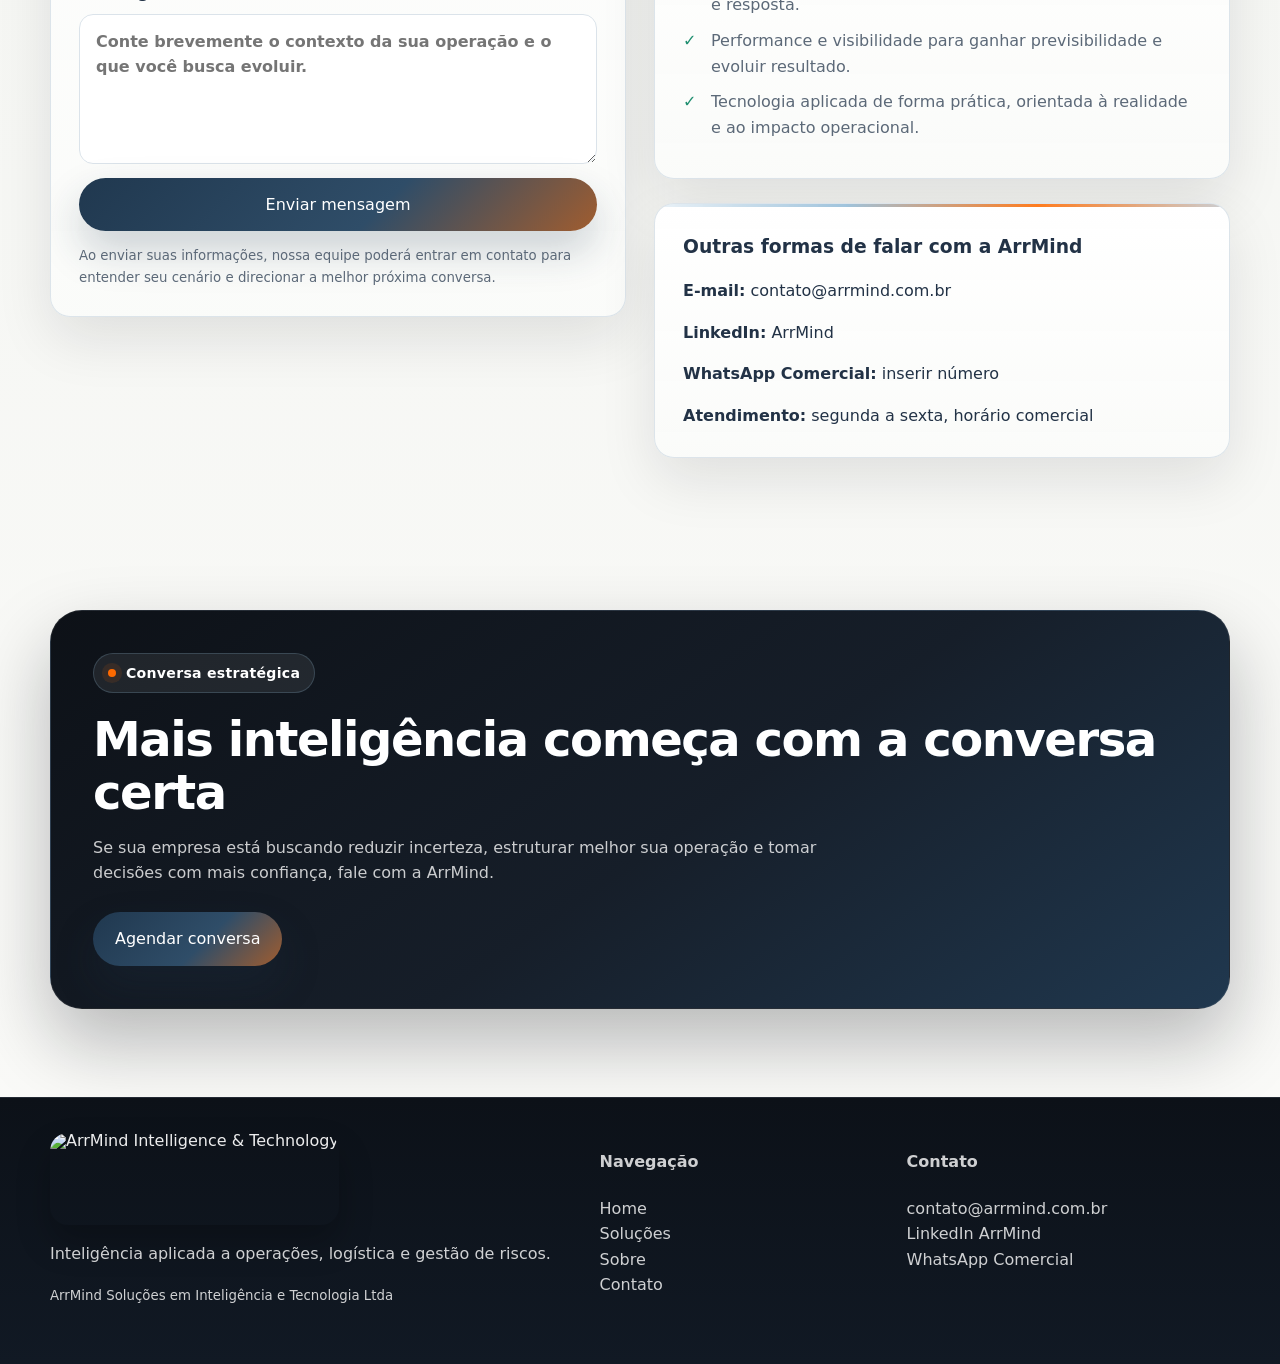
==== commit 8d5935d3: "Add files via upload" ====
--- a/contato.html
+++ b/contato.html
@@ -10,8 +10,7 @@
 <body>
   <header class="topbar">
     <div class="container nav">
-      <a class="brand brand-header" href="index.html" aria-label="ArrMind, página inicial">
-        <img class="brand-monogram-header" src="assets/monograma-arrmind-dark.png" alt="Monograma AM ArrMind" />
+      <a class="brand brand-header brand-header-wordmark-only" href="index.html" aria-label="ArrMind, página inicial">
         <img class="brand-wordmark-header" src="assets/logo-arrmind-dark.png" alt="ArrMind Intelligence &amp; Technology" />
       </a>
       <nav class="nav-links" aria-label="Navegação principal">
@@ -149,8 +148,7 @@
   <footer class="footer">
     <div class="container footer-grid">
       <div>
-        <div class="brand brand-footer-lockup">
-          <img class="brand-monogram-footer" src="assets/monograma-arrmind-dark.png" alt="Monograma AM ArrMind" />
+        <div class="brand brand-footer-lockup brand-footer-wordmark-only">
           <img class="brand-wordmark-footer" src="assets/logo-arrmind-dark.png" alt="ArrMind Intelligence &amp; Technology" />
         </div>
         <p class="muted">Inteligência aplicada a operações, logística e gestão de riscos.</p>
--- a/styles.css
+++ b/styles.css
@@ -1470,3 +1470,109 @@
     height: 66px;
   }
 }
+
+
+/* ===== ArrMind hierarchy refinement v6 ===== */
+.brand-header-wordmark-only {
+  display: flex;
+  align-items: center;
+  justify-content: flex-start;
+  min-width: 0;
+}
+
+.brand-header-wordmark-only .brand-wordmark-header {
+  height: 58px;
+  max-width: min(46vw, 390px);
+  border-radius: 14px;
+  box-shadow: 0 14px 28px rgba(0,0,0,.24);
+}
+
+.brand-footer-wordmark-only {
+  display: inline-flex;
+  align-items: center;
+}
+
+.brand-footer-wordmark-only .brand-wordmark-footer {
+  height: 92px;
+  max-width: min(100%, 430px);
+  border-radius: 18px;
+  box-shadow: 0 18px 34px rgba(0,0,0,.24);
+}
+
+.brand-monogram-header,
+.brand-monogram-footer {
+  display: none !important;
+}
+
+.brand-presence-grid {
+  grid-template-columns: 1.2fr .8fr;
+  gap: 28px;
+}
+
+.brand-stage {
+  padding: 38px;
+}
+
+.brand-stage-wordmark {
+  width: min(100%, 580px);
+}
+
+.brand-mark-card {
+  min-height: 340px;
+  display: grid;
+  place-items: center;
+}
+
+.brand-mark-monogram {
+  width: min(100%, 330px);
+}
+
+.topbar {
+  background: rgba(10, 14, 20, .97);
+}
+
+.nav {
+  min-height: 92px;
+}
+
+.nav-links {
+  color: rgba(255,255,255,.86);
+}
+
+@media (max-width: 1024px) {
+  .brand-header-wordmark-only .brand-wordmark-header {
+    height: 50px;
+    max-width: 310px;
+  }
+
+  .brand-footer-wordmark-only .brand-wordmark-footer {
+    height: 78px;
+  }
+}
+
+@media (max-width: 860px) {
+  .nav {
+    min-height: 84px;
+  }
+
+  .brand-header-wordmark-only .brand-wordmark-header {
+    height: 44px;
+    max-width: 240px;
+  }
+}
+
+@media (max-width: 640px) {
+  .brand-header-wordmark-only .brand-wordmark-header {
+    height: 38px;
+    max-width: 190px;
+  }
+
+  .brand-footer-wordmark-only .brand-wordmark-footer {
+    height: 62px;
+    max-width: 240px;
+  }
+
+  .brand-presence-grid {
+    grid-template-columns: 1fr;
+  }
+}
